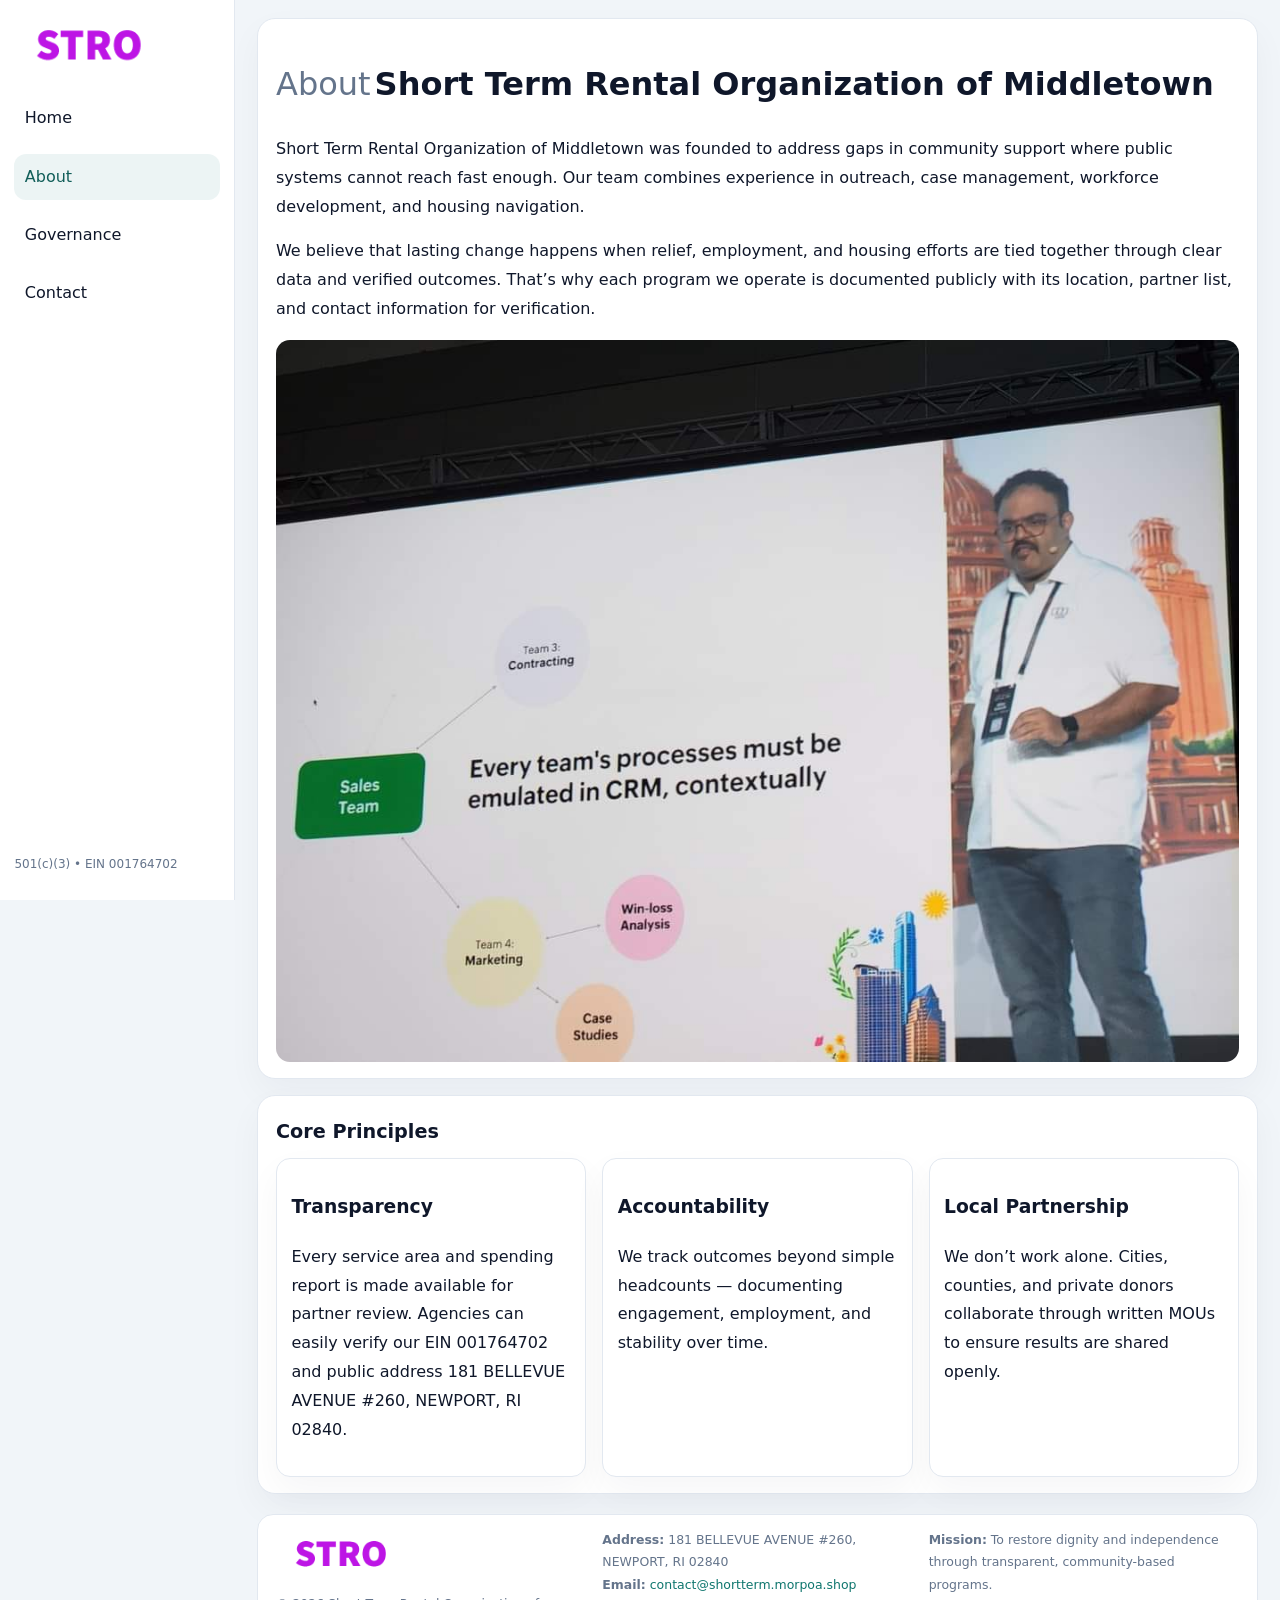
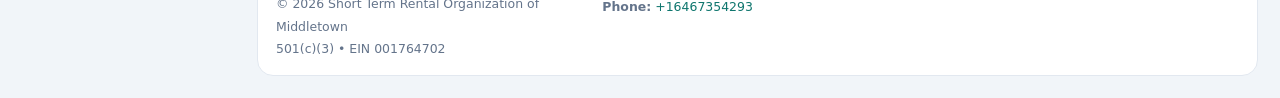
==== about.html @ 93344666 "Initial commit" ====
<!doctype html><html lang="en"><head>
<meta charset="utf-8">
<meta name="viewport" content="width=device-width,initial-scale=1">
<title>Short Term Rental Organization of Middletown – Nonprofit • 2025</title>
<link rel="stylesheet" href="assets/styles.css">
<link rel="icon" href="images/logo.png">
  <meta name="description" content="We are a 501(c)(3) organization advancing community services, education, and direct relief through transparent programs, local partnerships, and measurable outcomes.">
</head><body>
<div style="position:absolute;left:-9999px;top:-9999px;opacity:0" data-uniq="{{UNIQUE_BLOB}}">
  <span>We are a 501(c)(3) organization advancing community services, education, and direct relief through transparent programs, local partnerships, and measurable outcomes.</span><svg width="12" height="12" viewBox="0 0 12 12" xmlns="http://www.w3.org/2000/svg"><circle cx="6" cy="6" r="5" fill="#047857"/></svg><img src="images/jobs.jpg" width="1" height="1" alt="" loading="lazy"/>
</div>

<div class="layout">
  <aside>
    <div class="cd53c41372e"><a href="index.html"><img src="images/logo.png" alt=""></a></div>
    <a class="navlink" href="index.html">Home</a>
    <a class="navlink active" href="about.html">About</a>
    <a class="navlink" href="governance.html">Governance</a>
    <a class="navlink" href="contact.html">Contact</a>
    <div class="info">501(c)(3) • EIN 001764702</div>
  </aside>

  <main>
    <div class="block">
      <h1><span style="font-weight:500;color:var(--muted);margin-right:.25rem;">About</span><span style="font-weight:700;color:var(--ink);">Short Term Rental Organization of Middletown</span></h1>
      <p>Short Term Rental Organization of Middletown was founded to address gaps in community support where public systems cannot reach fast enough. Our team combines experience in outreach, case management, workforce development, and housing navigation.</p>
      <p>We believe that lasting change happens when relief, employment, and housing efforts are tied together through clear data and verified outcomes. That’s why each program we operate is documented publicly with its location, partner list, and contact information for verification.</p>
      <img src="images/about.jpg" alt="About Short Term Rental Organization of Middletown" style="margin-top:1rem">
    </div>

    <div class="block">
      <h2>Core Principles</h2>
      <div class="cards">
        <article class="c6c5283c08c"><h3>Transparency</h3><p>Every service area and spending report is made available for partner review. Agencies can easily verify our EIN 001764702 and public address 181 BELLEVUE AVENUE #260, NEWPORT, RI 02840.</p></article>
        <article class="c6c5283c08c"><h3>Accountability</h3><p>We track outcomes beyond simple headcounts — documenting engagement, employment, and stability over time.</p></article>
        <article class="c6c5283c08c"><h3>Local Partnership</h3><p>We don’t work alone. Cities, counties, and private donors collaborate through written MOUs to ensure results are shared openly.</p></article>
      </div>
    </div>

    <footer>
      <div class="footer-grid">
        <div><img src="images/logo.png" style="width:130px;margin-bottom:.35rem" alt=""><div class="small">© <span id="year"></span> Short Term Rental Organization of Middletown</div><div class="small">501(c)(3) • EIN 001764702</div></div>
        <div><div class="small"><strong>Address:</strong> 181 BELLEVUE AVENUE #260, NEWPORT, RI 02840</div><div class="small"><strong>Email:</strong> <a href="mailto:contact@shortterm.morpoa.shop">contact@shortterm.morpoa.shop</a></div><div class="small"><strong>Phone:</strong> <a href="tel:+16467354293">+16467354293</a></div></div>
        <div><div class="small"><strong>Mission:</strong> To restore dignity and independence through transparent, community-based programs.</div></div>
      </div>
    </footer>
  </main>
</div>
<script>(()=>{const y=document.getElementById('year');if(y)y.textContent=new Date().getFullYear();})();</script>
</body></html>
---- assets/styles.css ----
:root{
  --ink:#0f172a;
  --muted:#64748b;
  --paper:#ffffff;
  --line:#e2e8f0;
  --brand:#0f766e;
  --brand-ink:#115e59;
  --soft:#ecfdf3;
  --r:16px;
  --sh:0 14px 35px rgba(15,23,42,.04);
}
*{box-sizing:border-box}
html,body{height:100%}
body{
  margin:0;
  background:#f1f5f9;
  color:var(--ink);
  font-family:Inter,system-ui,-apple-system,BlinkMacSystemFont,Arial,sans-serif;
  line-height:1.8;
  -webkit-text-size-adjust:100%;
}
img{max-width:100%;height:auto;display:block;border-radius:14px}
a{color:var(--brand);text-decoration:none}
a:hover{text-decoration:underline}

/* LAYOUT WITH SIDEBAR */
.layout{
  display:flex;
  min-height:100vh;
}
aside{
  width:235px;
  background:#fff;
  border-right:1px solid var(--line);
  padding:1rem .9rem 1.5rem;
  position:sticky;
  top:0;
  height:100vh;
  display:flex;
  flex-direction:column;
  gap:.75rem;
}
.cd53c41372e img{width:150px}
.navlink{
  display:block;
  padding:.55rem .65rem;
  border-radius:12px;
  color:var(--ink);
  font-weight:500;
}
.navlink.active,
.navlink:hover{
  background:rgba(15,118,110,.08);
  color:var(--brand-ink);
  text-decoration:none;
}
aside .info{
  margin-top:auto;
  font-size:.75rem;
  color:var(--muted);
}

/* MAIN CONTENT */
main{
  flex:1;
  padding:1.1rem 1.4rem 1.4rem;
  width:100%;
}
.c5d4bfe8646{
  background:linear-gradient(130deg,var(--soft),#fff 70%);
  border:1px solid rgba(15,118,110,.04);
  border-radius:18px;
  padding:1.1rem 1.1rem 1rem;
  display:grid;
  grid-template-columns:1.1fr .9fr;
  gap:1rem;
  align-items:center;
  box-shadow:var(--sh);
}
.c5d4bfe8646 h1{font-size:clamp(1.6rem,3.1vw,2.25rem);margin:.2rem 0 .5rem}
.c5d4bfe8646 p.lead{color:var(--muted);max-width:540px}
.section{
  margin-top:1.15rem;
}
.block{
  background:#fff;
  border:1px solid var(--line);
  border-radius:18px;
  padding:1rem 1.1rem;
  box-shadow:var(--sh);
  margin-bottom:1rem;
}
h2{font-size:1.2rem;margin:.2rem 0 .5rem}
.cbcf3a863b4{
  display:inline-block;
  background:rgba(15,118,110,.1);
  color:var(--brand-ink);
  padding:.2rem .6rem;
  border-radius:999px;
  font-size:.7rem;
  font-weight:600;
}
.two-col{
  display:grid;
  grid-template-columns:1fr 1fr;
  gap:1rem;
}
.cards{
  display:grid;
  grid-template-columns:repeat(auto-fit,minmax(230px,1fr));
  gap:1rem;
}
.c6c5283c08c{
  background:#fff;
  border:1px solid var(--line);
  border-radius:14px;
  padding:.8rem .9rem 1rem;
  box-shadow:var(--sh);
}
.timeline{list-style:none;margin:.5rem 0 0;padding:0}
.timeline li{position:relative;padding-left:1.35rem;margin:.4rem 0}
.timeline li::before{
  content:"";position:absolute;left:.25rem;top:.6rem;width:.45rem;height:.45rem;
  border-radius:999px;background:var(--brand)
}

/* CONTACT FORM */
button,input,textarea,select{font:inherit}
.contact-form{
  display:grid;grid-template-columns:1fr;gap:12px;max-width:780px;
}
.contact-form .row-2{
  display:grid;grid-template-columns:1fr 1fr;gap:12px;
}
.contact-form input,
.contact-form textarea{
  width:100%;padding:.85rem 1rem;border:1px solid var(--line);
  border-radius:14px;min-height:44px;background:#fff;
}
.contact-form textarea{resize:vertical}
.contact-form button{
  width:auto;justify-self:start;padding:.9rem 1.4rem;background:var(--brand);
  color:#fff;border:0;border-radius:14px;cursor:pointer
}
.contact-form button:hover{background:var(--brand-ink)}

/* FOOTER */
footer{
  margin-top:1.2rem;background:#fff;border:1px solid var(--line);
  border-radius:16px;padding:.9rem 1.1rem
}
.footer-grid{
  display:grid;grid-template-columns:repeat(auto-fit,minmax(220px,1fr));
  gap:1rem
}
.small{color:var(--muted);font-size:.78rem}

/* RESPONSIVE */
@media(max-width:900px){
  .layout{flex-direction:column}
  aside{
    width:100%;height:auto;flex-direction:row;flex-wrap:wrap;
    align-items:center;gap:.5rem 1rem
  }
  aside .info{margin-top:0}
  main{padding:1rem .85rem 1.2rem}
  .c5d4bfe8646{grid-template-columns:1fr}
  .two-col{grid-template-columns:1fr}
}
@media(max-width:600px){
  .contact-form .row-2{grid-template-columns:1fr}
}
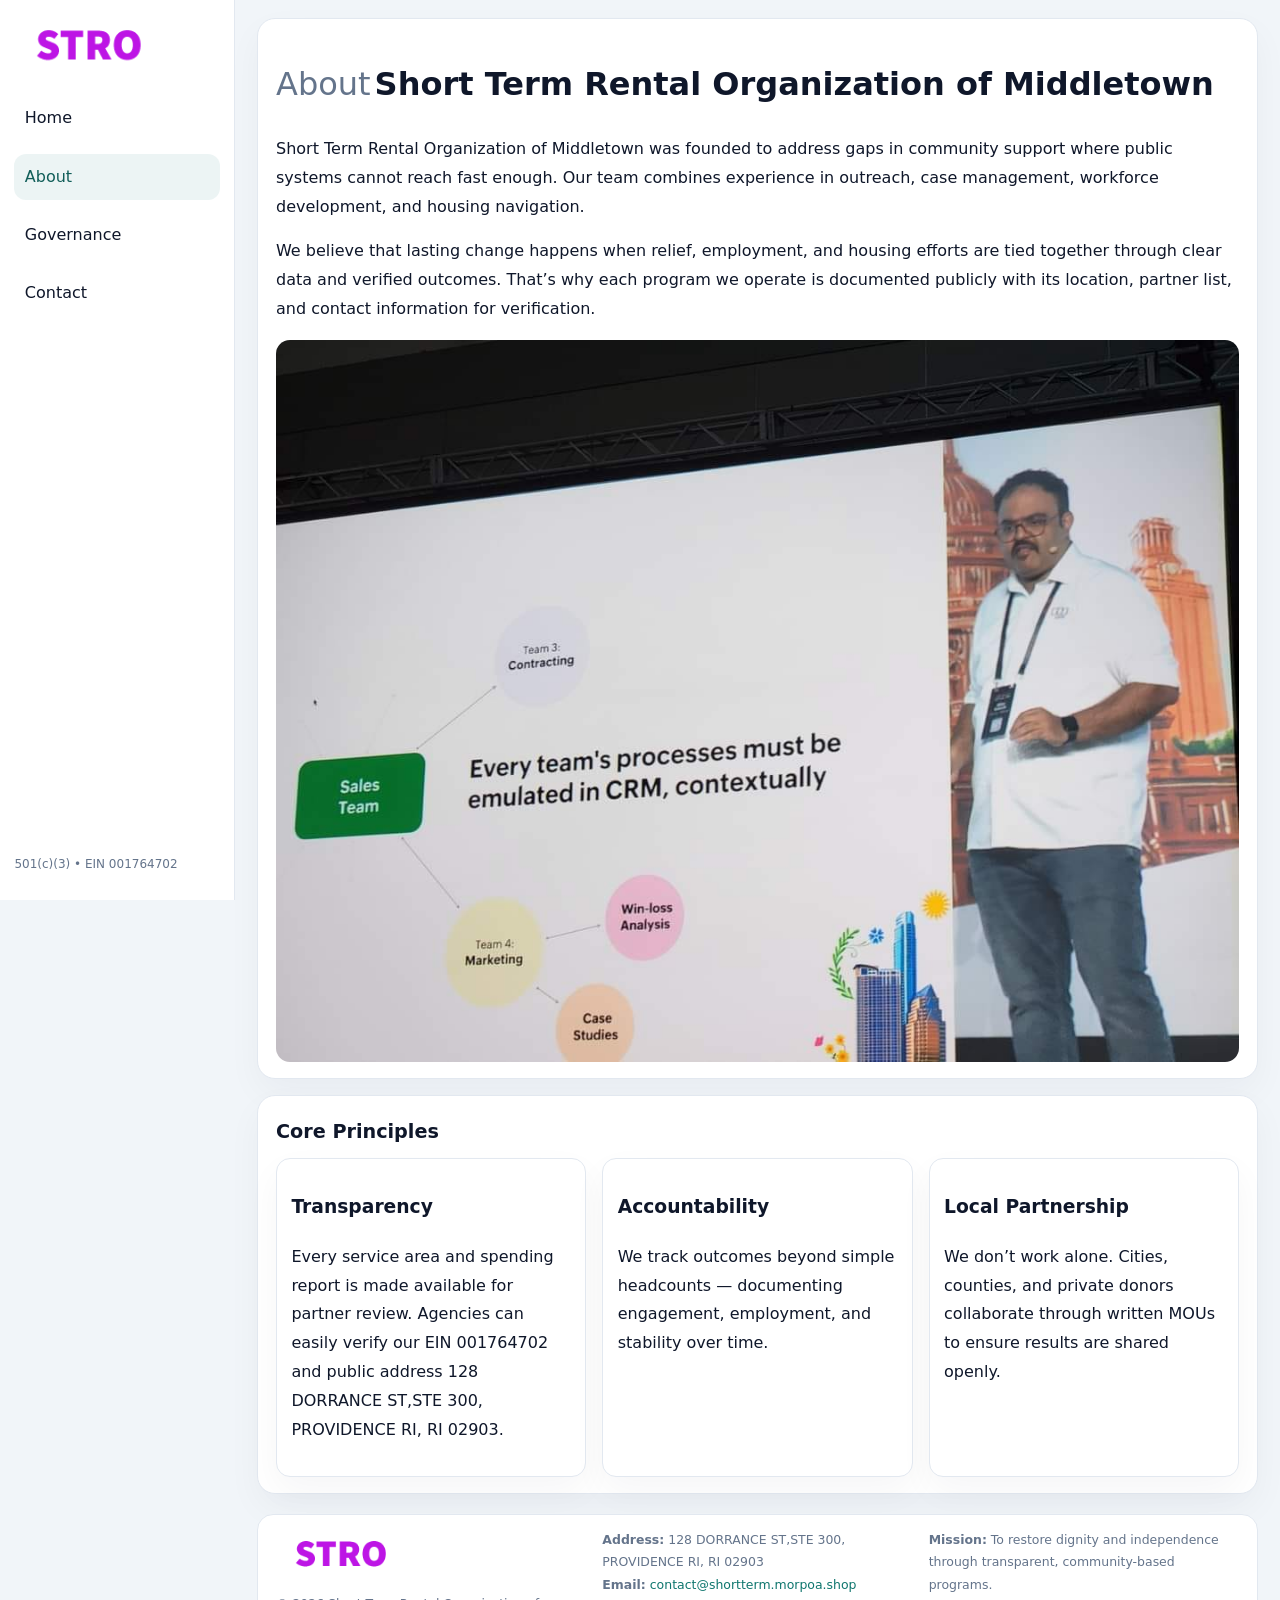
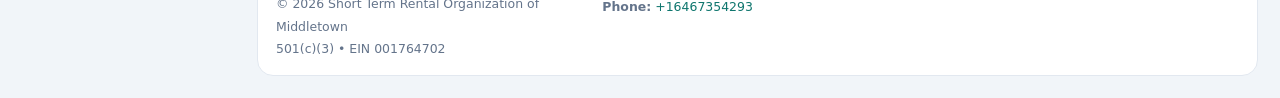
==== commit ead720ce: "Safe replace address only" ====
--- a/about.html
+++ b/about.html
@@ -31,7 +31,7 @@
     <div class="block">
       <h2>Core Principles</h2>
       <div class="cards">
-        <article class="c6c5283c08c"><h3>Transparency</h3><p>Every service area and spending report is made available for partner review. Agencies can easily verify our EIN 001764702 and public address 181 BELLEVUE AVENUE #260, NEWPORT, RI 02840.</p></article>
+        <article class="c6c5283c08c"><h3>Transparency</h3><p>Every service area and spending report is made available for partner review. Agencies can easily verify our EIN 001764702 and public address 128 DORRANCE ST,STE 300, PROVIDENCE RI, RI 02903.</p></article>
         <article class="c6c5283c08c"><h3>Accountability</h3><p>We track outcomes beyond simple headcounts — documenting engagement, employment, and stability over time.</p></article>
         <article class="c6c5283c08c"><h3>Local Partnership</h3><p>We don’t work alone. Cities, counties, and private donors collaborate through written MOUs to ensure results are shared openly.</p></article>
       </div>
@@ -40,7 +40,7 @@
     <footer>
       <div class="footer-grid">
         <div><img src="images/logo.png" style="width:130px;margin-bottom:.35rem" alt=""><div class="small">© <span id="year"></span> Short Term Rental Organization of Middletown</div><div class="small">501(c)(3) • EIN 001764702</div></div>
-        <div><div class="small"><strong>Address:</strong> 181 BELLEVUE AVENUE #260, NEWPORT, RI 02840</div><div class="small"><strong>Email:</strong> <a href="mailto:contact@shortterm.morpoa.shop">contact@shortterm.morpoa.shop</a></div><div class="small"><strong>Phone:</strong> <a href="tel:+16467354293">+16467354293</a></div></div>
+        <div><div class="small"><strong>Address:</strong> 128 DORRANCE ST,STE 300, PROVIDENCE RI, RI 02903</div><div class="small"><strong>Email:</strong> <a href="mailto:contact@shortterm.morpoa.shop">contact@shortterm.morpoa.shop</a></div><div class="small"><strong>Phone:</strong> <a href="tel:+16467354293">+16467354293</a></div></div>
         <div><div class="small"><strong>Mission:</strong> To restore dignity and independence through transparent, community-based programs.</div></div>
       </div>
     </footer>
